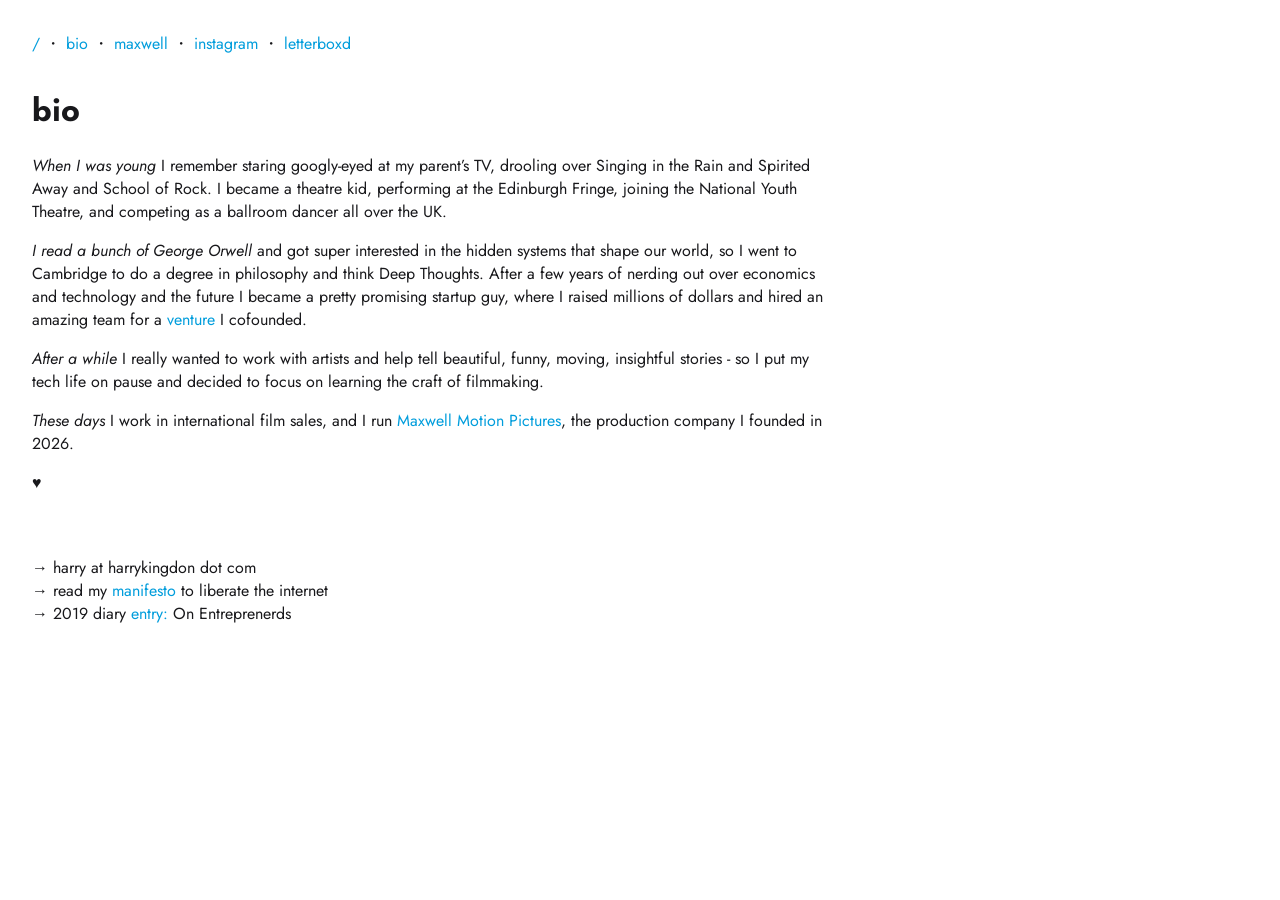
==== bio.html @ 8b205347 "Personal site for harrykingdon.com, styled to match Maxwell Co-Authored-By: Claude Opus 5.5 <noreply" ====
<!DOCTYPE html>
<html lang="en">
<head>
    <meta charset="UTF-8">
    <meta name="viewport" content="width=device-width, initial-scale=1.0">
    <title>Harry Kingdon</title>
    <link rel="stylesheet" href="style.css">
    <meta name="description" content="You're not hardcore unless you live hardcore">
    <meta property="og:title" content="Harry Kingdon">
    <meta name="twitter:title" content="Harry Kingdon">
    <link rel="icon" href="public/favicon.jpg" type="image/x-icon">
    <link rel="preconnect" href="https://fonts.googleapis.com">
    <link rel="preconnect" href="https://fonts.gstatic.com" crossorigin>
    <link href="https://fonts.googleapis.com/css2?family=Jost:ital,wght@0,100..900;1,100..900&display=swap" rel="stylesheet">
</head>
<body>
    <header>
        <nav>
            <div class="nav-links">
                <a href="index.html" class="wiggle">/</a>
                ・
                <a href="bio.html" class="wiggle">bio</a>
                ・
                <a href="https://maxwellmotionpictures.com" class="wiggle">maxwell</a>
                ・
                <a href="https://www.instagram.com/harry_kingdon/" class="wiggle">instagram</a>
                ・
                <a href="https://letterboxd.com/baz_lightyear/" class="wiggle">letterboxd</a>
            </div>
        </nav>
    </header>

    <main>
        <h1>bio</h1>
        <p><em>When I was young</em> I remember staring googly-eyed at my parent’s TV, drooling over Singing in the Rain and Spirited Away and School of Rock. I became a theatre kid, performing at the Edinburgh Fringe, joining the National Youth Theatre, and competing as a ballroom dancer all over the UK.</p>
        <p><em>I read a bunch of George Orwell</em> and got super interested in the hidden systems that shape our world, so I went to Cambridge to do a degree in philosophy and think Deep Thoughts. After a few years of nerding out over economics and technology and the future I became a pretty promising startup guy, where I raised millions of dollars and hired an amazing team for a <a href="https://tonk.xyz" class="wiggle" target="_blank">venture</a> I cofounded.</p>
        <p><em>After a while</em> I really wanted to work with artists and help tell beautiful, funny, moving, insightful stories - so I put my tech life on pause and decided to focus on learning the craft of filmmaking.</p>
        <p><em>These days</em> I work in international film sales, and I run <a href="https://maxwellmotionpictures.com" class="wiggle">Maxwell Motion Pictures</a>, the production company I founded in 2026.</p>
        <p>♥︎</p>
        <br>
    </main>
    <footer id="footer">
        <br>
        <p>→ harry at harrykingdon dot com</p>
        <p>→ read my <a href="dream.html" class="wiggle">manifesto</a> to liberate the internet</p>
        <p>→ 2019 diary <a href="https://medium.com/swlh/on-entreprenerds-59a8c569f915" class="wiggle" target="_blank">entry:</a> On Entreprenerds</p>
        <br>
    </footer>
</body>
<script>
    document.querySelectorAll('.wiggle').forEach(link => {
        const text = link.textContent;
        link.textContent = '';
        [...text].forEach((char, i) => {
            const span = document.createElement('span');
            span.textContent = char === ' ' ? '\u00A0' : char;
            span.style.setProperty('--i', i);
            link.appendChild(span);
        });
    });
</script>
<script>
    document.querySelectorAll('.wiggle_static').forEach(link => {
        const text = link.textContent;
        link.textContent = '';
        [...text].forEach((char, i) => {
            const span = document.createElement('span');
            span.textContent = char === ' ' ? '\u00A0' : char;
            span.style.setProperty('--i', i);
            link.appendChild(span);
        });
    });
</script>
</html>
---- style.css ----
html {
  -webkit-font-smoothing: antialiased;
  -moz-osx-font-smoothing: grayscale;
}

* {
    box-sizing: border-box;
    background-color: hsl(0, 0%, 100%);
}

em { font-style: italic; }
strong { font-weight: 800; }
body {
    font-family: "jost";
    width: 95%;
    margin: auto;
    color: hsl(240, 6%, 10%);
    & p,li,img,h1,h2,h3 {
        opacity: 0;
        transform: translateY(12px);
        animation: fadeUp 0.8s ease-out forwards;
    }
    & div.home {
        & p:nth-of-type(1) { animation-delay: 0.1s; }
        & p:nth-of-type(2) { animation-delay: 0.2s; }
        & p:nth-of-type(3) { animation-delay: 0.3s; }
    
        & li:nth-of-type(1) { animation-delay: 0.4s; }
        & li:nth-of-type(2) { animation-delay: 0.5s; }
        & li:nth-of-type(3) { animation-delay: 0.6s; }
        & li:nth-of-type(4) { animation-delay: 0.7s; }
        & li:nth-of-type(5) { animation-delay: 0.8s; }
        & li:nth-of-type(6) { animation-delay: 0.9s; }
        
        & p:nth-of-type(4) { animation-delay: 1s; }
        & p:nth-of-type(5) { animation-delay: 1.1s; }
        & p:nth-of-type(6) { animation-delay: 1.2s; }
    }
    & a {
        color: #009DDC; 
        text-decoration: none;
        &:hover {
            text-decoration: underline;
        }
        &.wiggle {
            display: inline-block;
            text-decoration: underline;
        }   
        &.wiggle span {
            display: inline-block;
            will-change: transform;
        }
        &.wiggle:hover span {
            animation: snake 400ms ease-in-out infinite;
            animation-delay: calc(var(--i) * 45ms);
        }
    }
    & .wiggle_static {
        display: inline-block;
        text-decoration: underline;
    }   
    & .wiggle_static span {
        display: inline-block;
        will-change: transform;
        animation: snake 2s ease-in-out infinite;
        animation-delay: calc(var(--i) * 300ms);
    }
}

@keyframes snake {
    0%, 100% { transform: translateY(0); }
    50% { transform: translateY(-3px); }
}

@keyframes fadeUp {
  to {
    opacity: 1;
    transform: translateY(0);
  }
}

header {
    margin: 2rem auto;
}

main {
    max-width: 800px;
}

footer {
    & p {
        margin: 0 auto;
        font-size: 1rem;
    }
}

.dream_container {
  & li {
  }
}

.dream {
  margin: auto;
  width: 200px;
  img {
      width: 100%;
  }
}
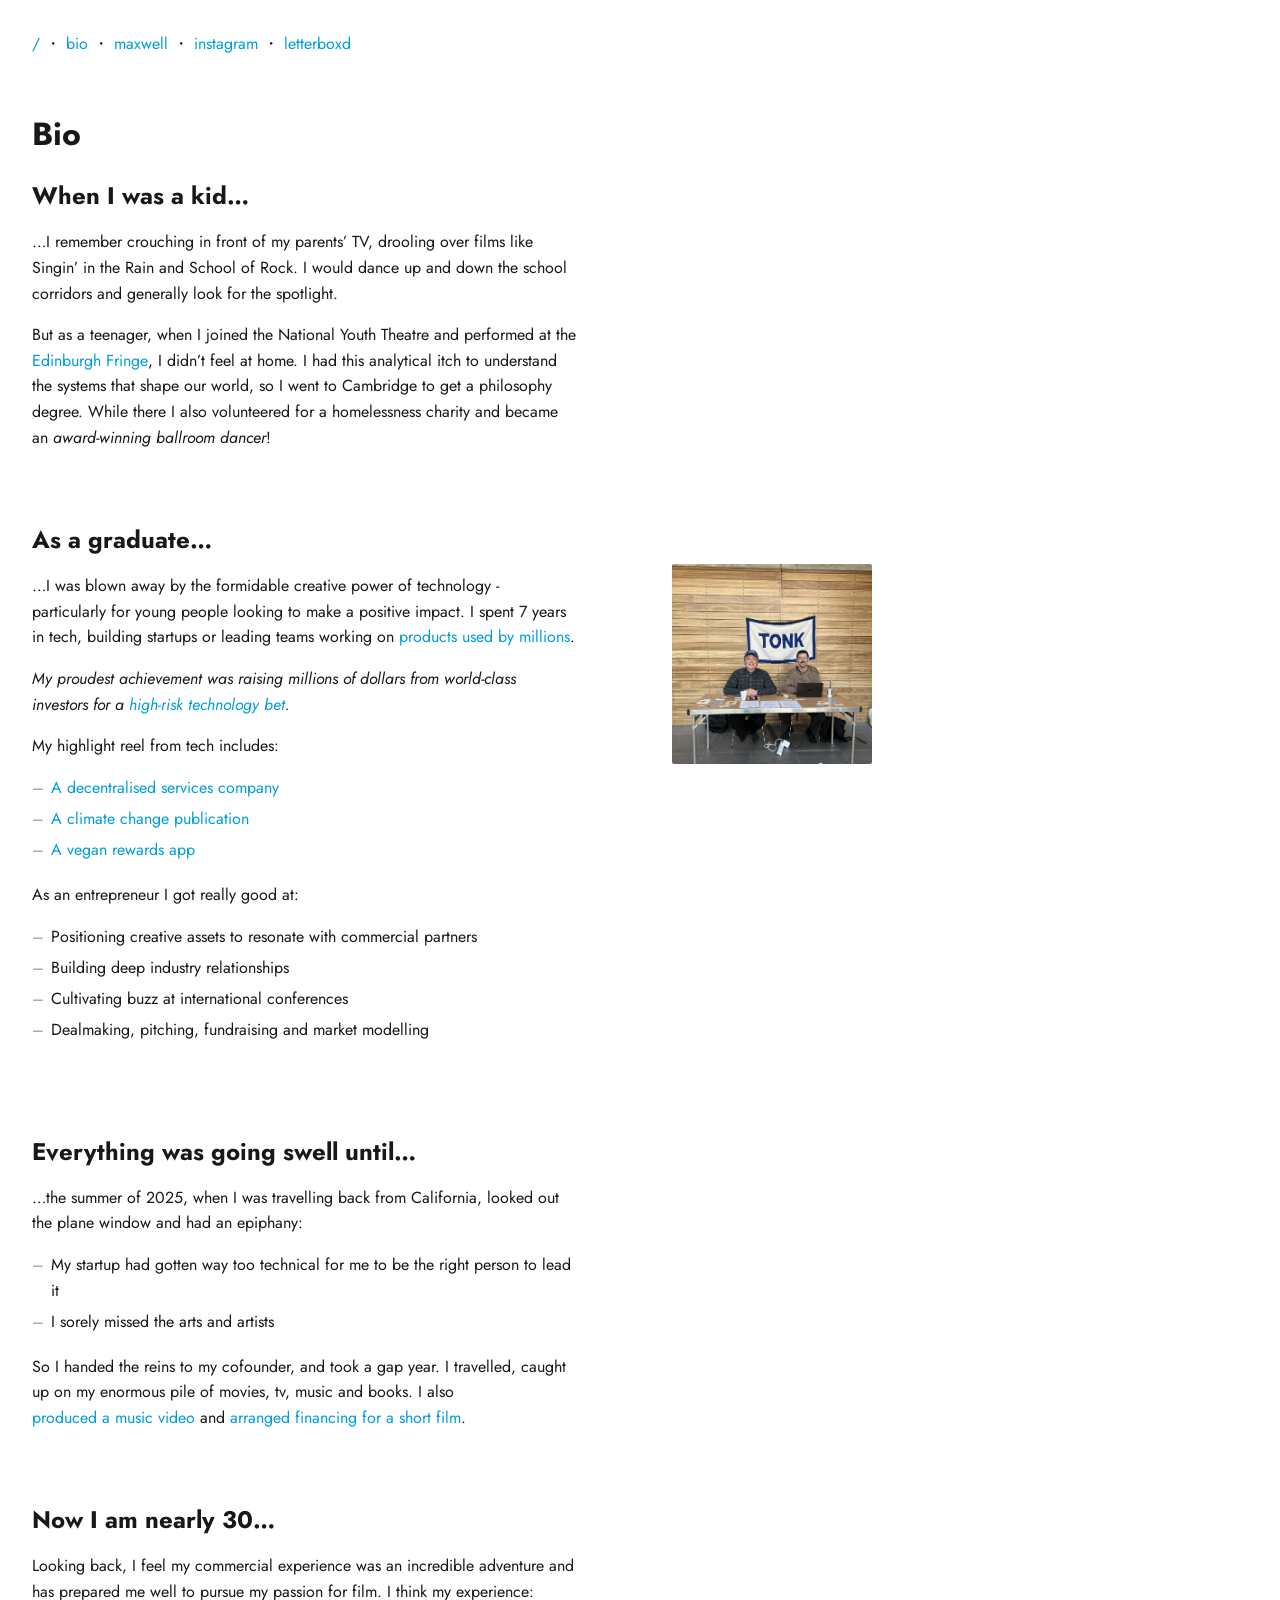
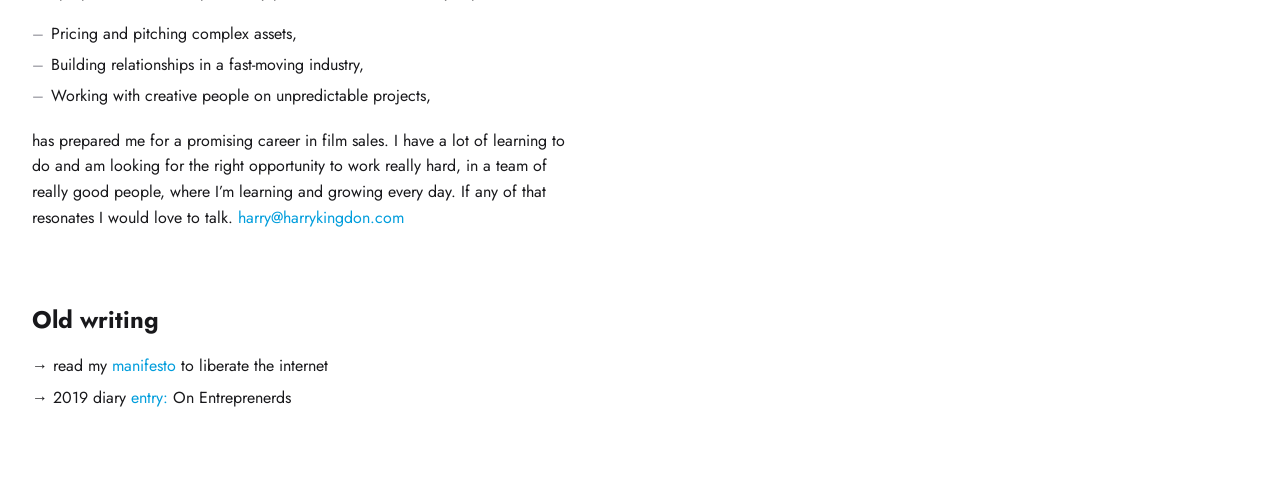
==== commit d9afc239: "Publish new bio; remove draft Co-Authored-By: Claude Opus 5.5 <noreply@anthropic.com> Claude-Session" ====
--- a/bio.html
+++ b/bio.html
@@ -12,8 +12,29 @@
     <link rel="preconnect" href="https://fonts.googleapis.com">
     <link rel="preconnect" href="https://fonts.gstatic.com" crossorigin>
     <link href="https://fonts.googleapis.com/css2?family=Jost:ital,wght@0,100..900;1,100..900&display=swap" rel="stylesheet">
+    <style>
+        .bio main { max-width: 860px; margin: 3.5rem 0 4rem; }
+        .bio section { margin: 0 0 4.5rem; }
+        .bio h2 { margin: 0 0 1rem; }
+        .bio p, .bio li { line-height: 1.6; max-width: 34rem; }
+        .bio p { margin: 0 0 1rem; }
+        .bio strong { font-weight: 500; }
+        .bio ul { list-style: none; padding: 0; margin: 0 0 1.2rem; }
+        .bio li { padding-left: 1.2rem; position: relative; margin-bottom: .35rem; }
+        .bio li::before { content: "–"; position: absolute; left: 0; color: hsl(240, 4%, 60%); }
+        .bio figure { margin: 1.5rem 0 0; max-width: 200px; }
+        .bio figure img { width: 100%; display: block; border-radius: 2px; }
+        .bio .placeholder { aspect-ratio: 4 / 5; background-color: hsl(40, 10%, 95%); display: flex; align-items: center;
+                            justify-content: center; font-size: .8rem; color: hsl(240, 4%, 55%); text-align: center; padding: 1rem; }
+        .bio .old p { margin-bottom: .4rem; }
+        .bio .blue { color: #009DDC; }
+        @media (min-width: 820px) {
+            .bio section.photo { display: grid; grid-template-columns: minmax(0, 1fr) 220px; column-gap: 3.5rem; align-items: start; }
+            .bio section.photo figure { margin-top: 2.6rem; }
+        }
+    </style>
 </head>
-<body>
+<body class="bio">
     <header>
         <nav>
             <div class="nav-links">
@@ -31,21 +52,66 @@
     </header>
 
     <main>
-        <h1>bio</h1>
-        <p><em>When I was young</em> I remember staring googly-eyed at my parent’s TV, drooling over Singing in the Rain and Spirited Away and School of Rock. I became a theatre kid, performing at the Edinburgh Fringe, joining the National Youth Theatre, and competing as a ballroom dancer all over the UK.</p>
-        <p><em>I read a bunch of George Orwell</em> and got super interested in the hidden systems that shape our world, so I went to Cambridge to do a degree in philosophy and think Deep Thoughts. After a few years of nerding out over economics and technology and the future I became a pretty promising startup guy, where I raised millions of dollars and hired an amazing team for a <a href="https://tonk.xyz" class="wiggle" target="_blank">venture</a> I cofounded.</p>
-        <p><em>After a while</em> I really wanted to work with artists and help tell beautiful, funny, moving, insightful stories - so I put my tech life on pause and decided to focus on learning the craft of filmmaking.</p>
-        <p><em>These days</em> I work in international film sales, and I run <a href="https://maxwellmotionpictures.com" class="wiggle">Maxwell Motion Pictures</a>, the production company I founded in 2026.</p>
-        <p>♥︎</p>
-        <br>
+        <h1>Bio</h1>
+        <section>
+            <div>
+                <h2>When I was a kid…</h2>
+                <p>…I remember crouching in front of my parents’ TV, drooling over films like Singin’ in the Rain and School of Rock. I would dance up and down the school corridors and generally look for the spotlight.</p>
+                <p>But as a teenager, when I joined the National Youth Theatre and performed at the <a href="https://www.britishtheatreguide.info/reviews/the-hampstead-m-pleasance-dome-11861" class="wiggle" target="_blank">Edinburgh Fringe</a>, I didn’t feel at home. I had this analytical itch to understand the systems that shape our world, so I went to Cambridge to get a philosophy degree. While there I also volunteered for a homelessness charity and became an <em>award-winning ballroom dancer</em>!</p>
+            </div>
+        </section>
+        <section class="photo">
+            <div>
+                <h2>As a graduate…</h2>
+                <p>…I was blown away by the formidable creative power of technology - particularly for young people looking to make a positive impact. I spent 7 years in tech, building startups or leading teams working on <a href="https://www.standard.co.uk/culture/gaming/fortnite-epic-games-children-kids-cabined-accounts-online-safety-b1046130.html" class="wiggle" target="_blank">products used by millions</a>.</p>
+                <p><em>My proudest achievement was raising millions of dollars from world-class investors for a <a href="https://tonk.xyz" class="wiggle" target="_blank">high-risk technology bet</a>.</em></p>
+                <p>My highlight reel from tech includes:</p>
+                <ul>
+                    <li><a href="https://tonk.xyz" class="wiggle" target="_blank">A decentralised services company</a></li>
+                    <li><a href="https://www.telegraph.co.uk/food-and-drink/features/takeaway-pints-rage-plastic-pollution/" class="wiggle" target="_blank">A climate change publication</a></li>
+                    <li><span class="blue">A vegan rewards app</span></li>
+                </ul>
+                <p>As an entrepreneur I got really good at:</p>
+                <ul>
+                    <li>Positioning creative assets to resonate with commercial partners</li>
+                    <li>Building deep industry relationships</li>
+                    <li>Cultivating buzz at international conferences</li>
+                    <li>Dealmaking, pitching, fundraising and market modelling</li>
+                </ul>
+            </div>
+            <figure>
+                <img src="public/tonk-cambridge.jpg" alt="Harry at a Tonk stand in Cambridge" loading="lazy">
+            </figure>
+        </section>
+        <section>
+            <div>
+                <h2>Everything was going swell until…</h2>
+                <p>…the summer of 2025, when I was travelling back from California, looked out the plane window and had an epiphany:</p>
+                <ul>
+                    <li>My startup had gotten way too technical for me to be the right person to lead it</li>
+                    <li>I sorely missed the arts and artists</li>
+                </ul>
+                <p>So I handed the reins to my cofounder, and took a gap year. I travelled, caught up on my enormous pile of movies, tv, music and books. I also <a href="https://www.youtube.com/watch?v=N9InkmoVCoE" class="wiggle" target="_blank">produced a music video</a> and <a href="https://emmaparkinson.co.uk/" class="wiggle" target="_blank">arranged financing for a short film</a>.</p>
+            </div>
+        </section>
+        <section>
+            <div>
+                <h2>Now I am nearly 30…</h2>
+                <p>Looking back, I feel my commercial experience was an incredible adventure and has prepared me well to pursue my passion for film. I think my experience:</p>
+                <ul>
+                    <li>Pricing and pitching complex assets,</li>
+                    <li>Building relationships in a fast-moving industry,</li>
+                    <li>Working with creative people on unpredictable projects,</li>
+                </ul>
+                <p>has prepared me for a promising career in film sales. I have a lot of learning to do and am looking for the right opportunity to work really hard, in a team of really good people, where I’m learning and growing every day. If any of that resonates I would love to talk. <a href="mailto:harry@harrykingdon.com" class="wiggle">harry@harrykingdon.com</a></p>
+            </div>
+        </section>
+        <section class="old">
+            <h2>Old writing</h2>
+            <p>→ read my <a href="dream.html" class="wiggle">manifesto</a> to liberate the internet</p>
+            <p>→ 2019 diary <a href="https://medium.com/swlh/on-entreprenerds-59a8c569f915" class="wiggle" target="_blank">entry:</a> On Entreprenerds</p>
+        </section>
     </main>
-    <footer id="footer">
-        <br>
-        <p>→ harry at harrykingdon dot com</p>
-        <p>→ read my <a href="dream.html" class="wiggle">manifesto</a> to liberate the internet</p>
-        <p>→ 2019 diary <a href="https://medium.com/swlh/on-entreprenerds-59a8c569f915" class="wiggle" target="_blank">entry:</a> On Entreprenerds</p>
-        <br>
-    </footer>
 </body>
 <script>
     document.querySelectorAll('.wiggle').forEach(link => {
